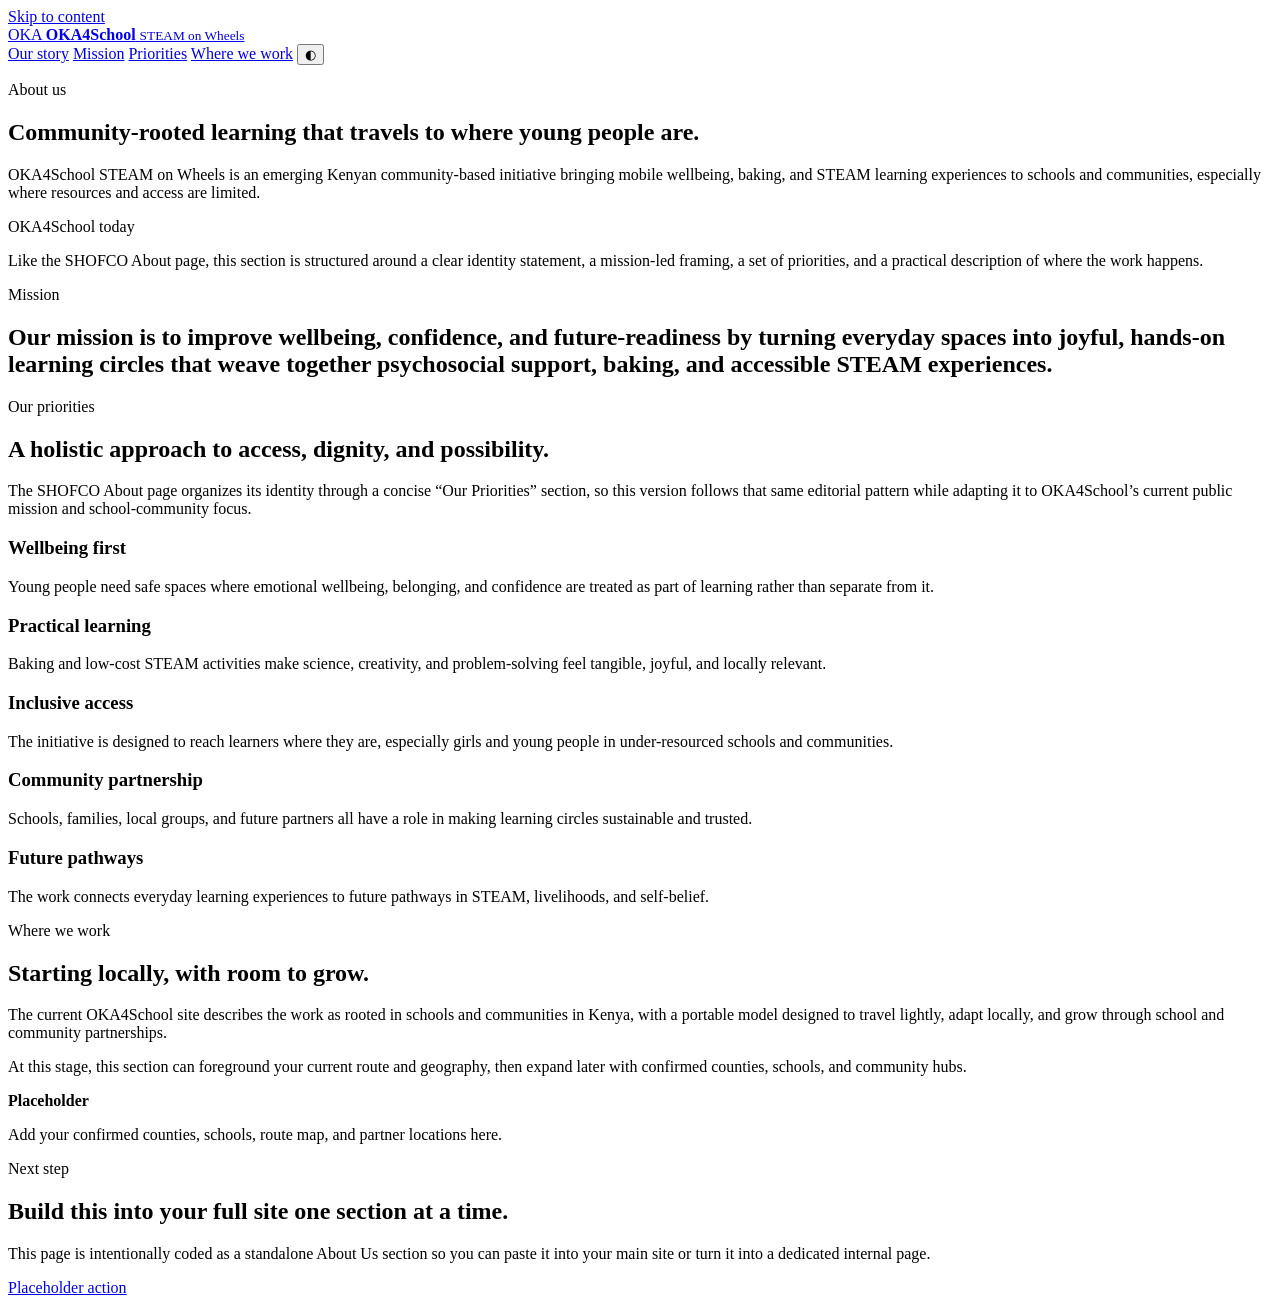
==== about-us.html @ 23937806 "Add files via upload" ====
<!DOCTYPE html>
<html lang="en" data-theme="light">
<head>
  <meta charset="UTF-8" />
  <meta name="viewport" content="width=device-width, initial-scale=1.0" />
  <title>About Us | OKA4School STEAM on Wheels</title>
  <meta name="description" content="About OKA4School STEAM on Wheels — a community-based initiative bringing mobile wellbeing, baking, and STEAM learning to schools and communities." />
  <link rel="preconnect" href="https://api.fontshare.com" />
  <link rel="preconnect" href="https://fonts.googleapis.com" />
  <link rel="preconnect" href="https://fonts.gstatic.com" crossorigin />
  <link href="https://api.fontshare.com/v2/css?f[]=satoshi@400,500,700&f[]=boska@400,500,700&display=swap" rel="stylesheet" />
  <link rel="stylesheet" href="./assets/about.css" />
</head>
<body>
  <a class="skip-link" href="#main">Skip to content</a>

  <header class="site-header">
    <div class="container header-inner">
      <a href="#" class="brand" aria-label="OKA4School home">
        <span class="brand-mark">OKA</span>
        <span class="brand-text">
          <strong>OKA4School</strong>
          <small>STEAM on Wheels</small>
        </span>
      </a>
      <nav class="site-nav" aria-label="Primary navigation">
        <a href="#story">Our story</a>
        <a href="#mission">Mission</a>
        <a href="#priorities">Priorities</a>
        <a href="#where-we-work">Where we work</a>
        <button class="theme-toggle" type="button" data-theme-toggle aria-label="Switch to dark mode">◐</button>
      </nav>
    </div>
  </header>

  <main id="main">
    <section class="hero section" id="story">
      <div class="container hero-layout">
        <div class="hero-copy">
          <p class="eyebrow">About us</p>
          <h1>Community-rooted learning that travels to where young people are.</h1>
          <p class="hero-lead">OKA4School STEAM on Wheels is an emerging Kenyan community-based initiative bringing mobile wellbeing, baking, and STEAM learning experiences to schools and communities, especially where resources and access are limited.</p>
        </div>
        <aside class="hero-panel">
          <p class="mini-title">OKA4School today</p>
          <p>Like the SHOFCO About page, this section is structured around a clear identity statement, a mission-led framing, a set of priorities, and a practical description of where the work happens.</p>
        </aside>
      </div>
    </section>

    <section class="section section-soft" id="mission">
      <div class="container statement-block">
        <p class="eyebrow">Mission</p>
        <h2>Our mission is to improve wellbeing, confidence, and future-readiness by turning everyday spaces into joyful, hands-on learning circles that weave together psychosocial support, baking, and accessible STEAM experiences.</h2>
      </div>
    </section>

    <section class="section" id="priorities">
      <div class="container priorities-layout">
        <div class="section-intro">
          <p class="eyebrow">Our priorities</p>
          <h2>A holistic approach to access, dignity, and possibility.</h2>
          <p>The SHOFCO About page organizes its identity through a concise “Our Priorities” section, so this version follows that same editorial pattern while adapting it to OKA4School’s current public mission and school-community focus.</p>
        </div>
        <div class="priority-list">
          <article class="priority-item">
            <h3>Wellbeing first</h3>
            <p>Young people need safe spaces where emotional wellbeing, belonging, and confidence are treated as part of learning rather than separate from it.</p>
          </article>
          <article class="priority-item">
            <h3>Practical learning</h3>
            <p>Baking and low-cost STEAM activities make science, creativity, and problem-solving feel tangible, joyful, and locally relevant.</p>
          </article>
          <article class="priority-item">
            <h3>Inclusive access</h3>
            <p>The initiative is designed to reach learners where they are, especially girls and young people in under-resourced schools and communities.</p>
          </article>
          <article class="priority-item">
            <h3>Community partnership</h3>
            <p>Schools, families, local groups, and future partners all have a role in making learning circles sustainable and trusted.</p>
          </article>
          <article class="priority-item">
            <h3>Future pathways</h3>
            <p>The work connects everyday learning experiences to future pathways in STEAM, livelihoods, and self-belief.</p>
          </article>
        </div>
      </div>
    </section>

    <section class="section section-soft" id="where-we-work">
      <div class="container work-layout">
        <div>
          <p class="eyebrow">Where we work</p>
          <h2>Starting locally, with room to grow.</h2>
        </div>
        <div class="rich-copy">
          <p>The current OKA4School site describes the work as rooted in schools and communities in Kenya, with a portable model designed to travel lightly, adapt locally, and grow through school and community partnerships.</p>
          <p>At this stage, this section can foreground your current route and geography, then expand later with confirmed counties, schools, and community hubs.</p>
          <div class="placeholder-card">
            <strong>Placeholder</strong>
            <p>Add your confirmed counties, schools, route map, and partner locations here.</p>
          </div>
        </div>
      </div>
    </section>

    <section class="section values-band">
      <div class="container cta-panel">
        <div>
          <p class="eyebrow">Next step</p>
          <h2>Build this into your full site one section at a time.</h2>
          <p>This page is intentionally coded as a standalone About Us section so you can paste it into your main site or turn it into a dedicated internal page.</p>
        </div>
        <a class="cta-link" href="#">Placeholder action</a>
      </div>
    </section>
  </main>

  <script src="./assets/about.js" defer></script>
</body>
</html>
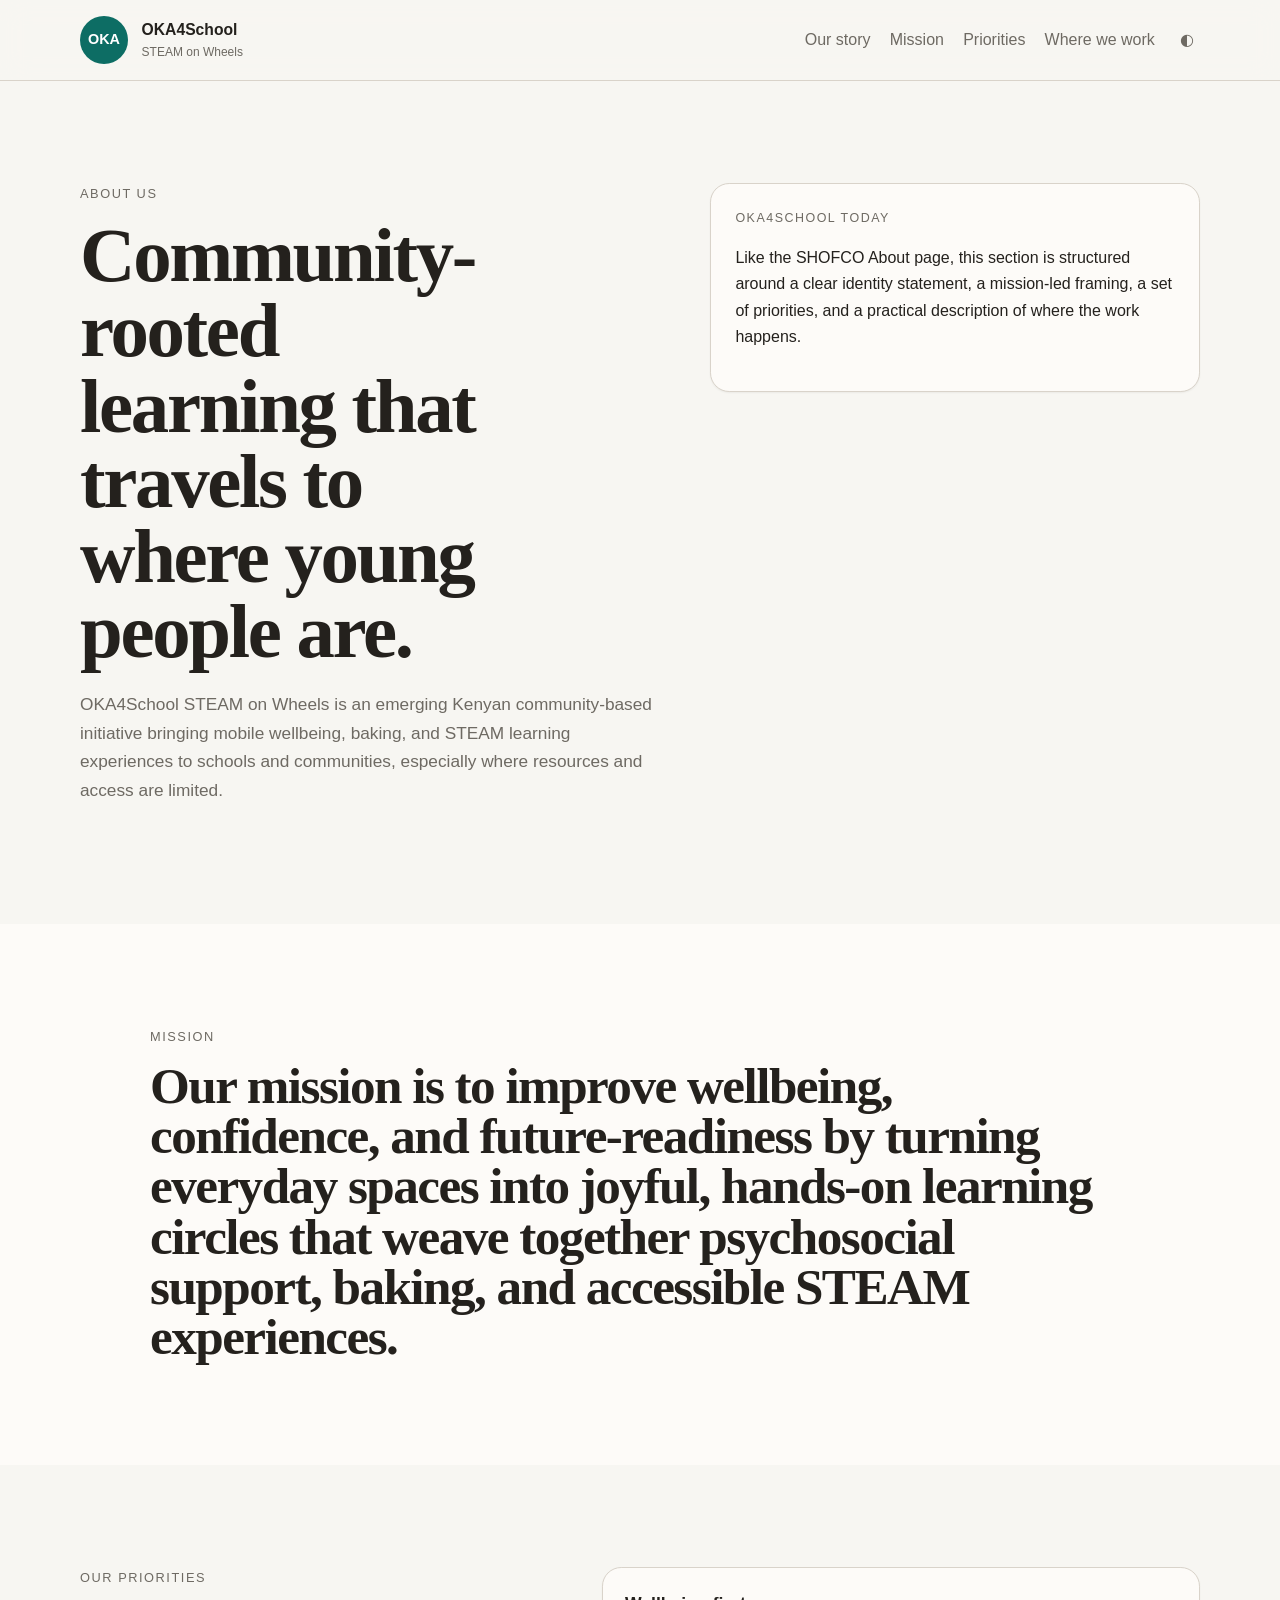
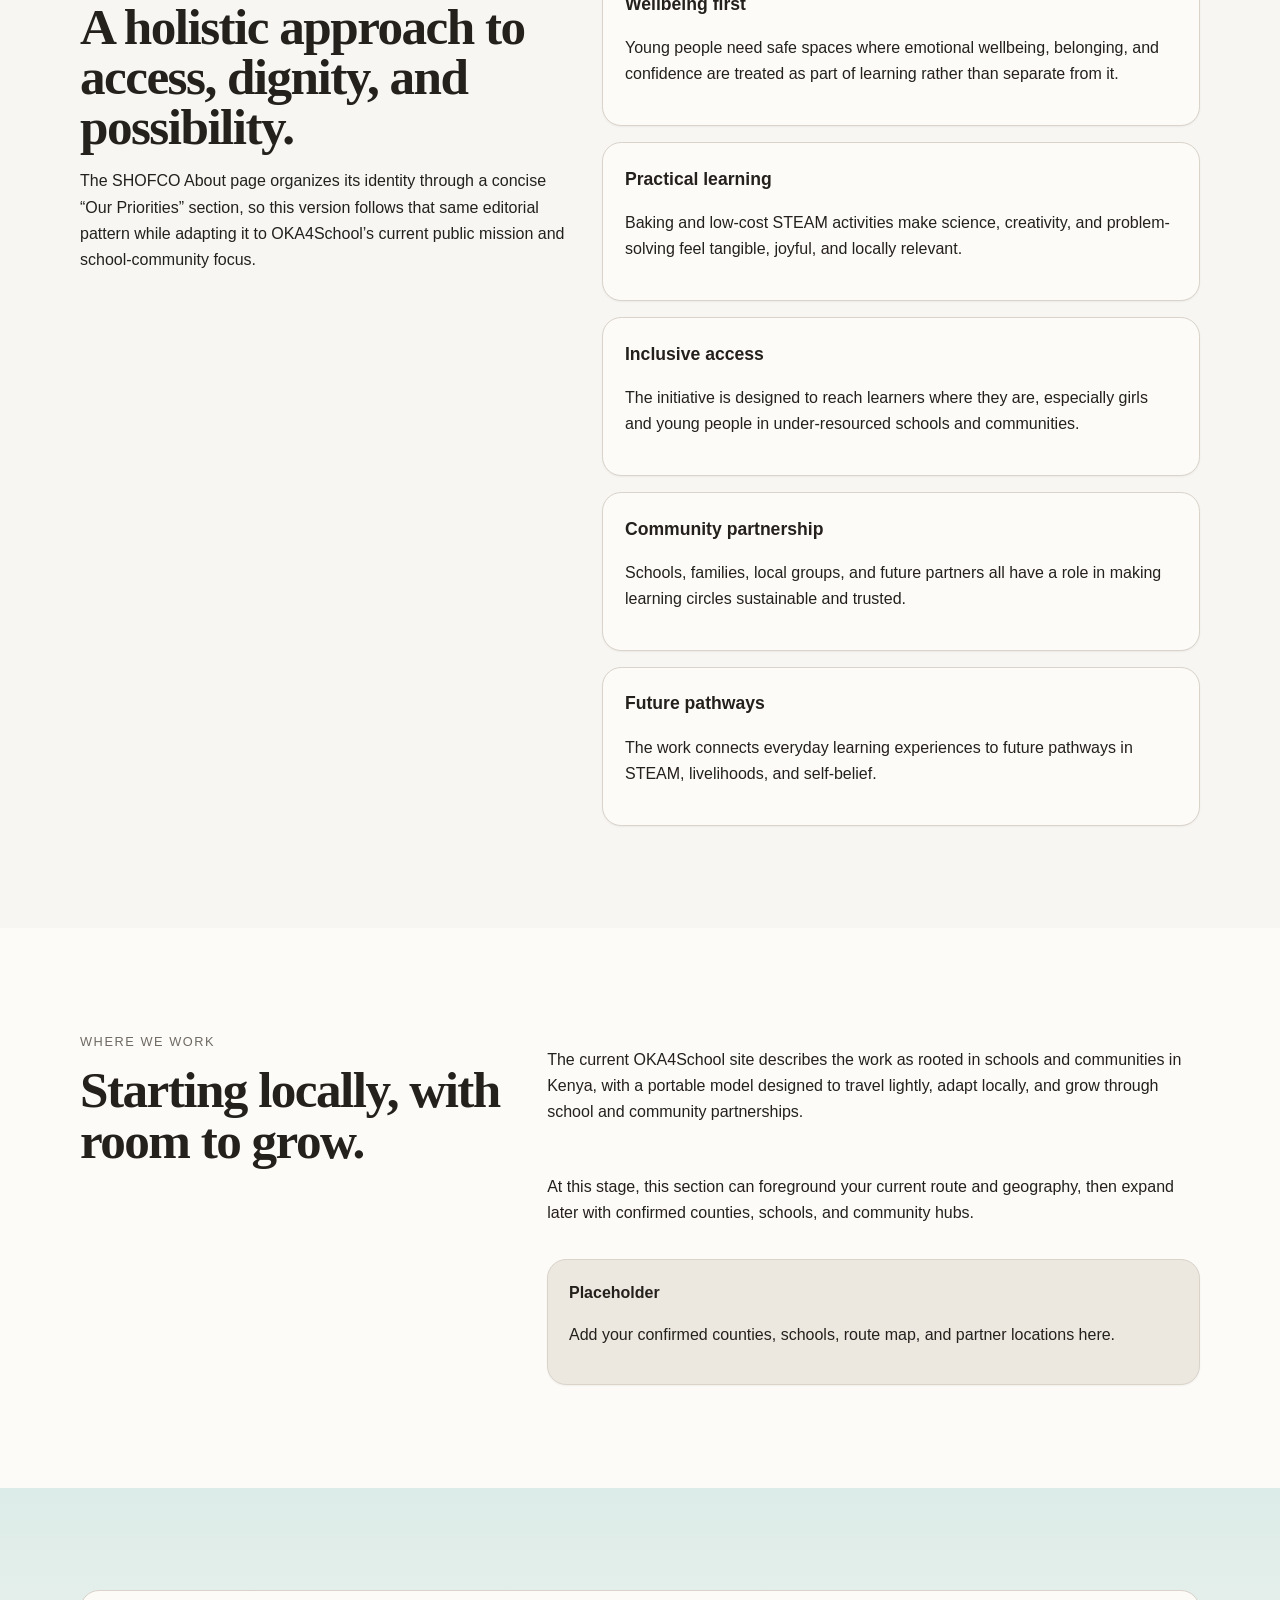
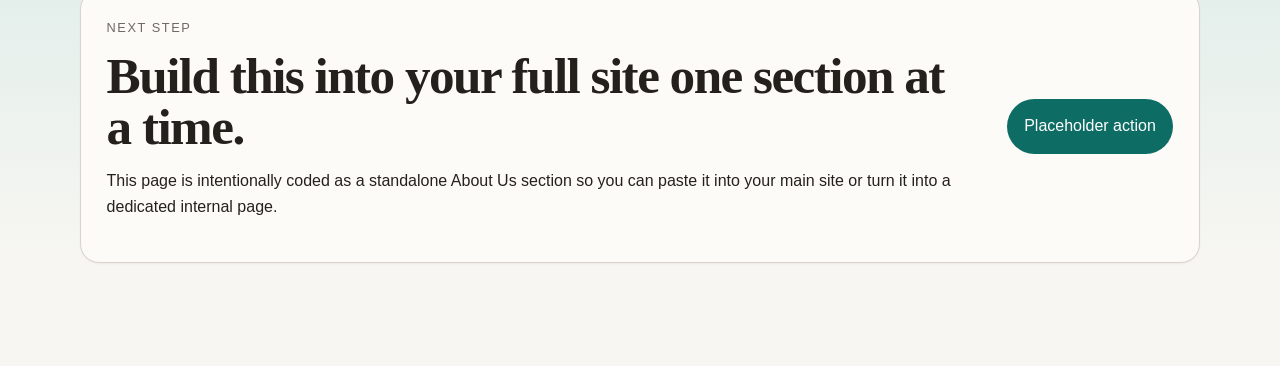
==== commit 2d36323b: "Update about-us.html" ====
--- a/about-us.html
+++ b/about-us.html
@@ -9,7 +9,7 @@
   <link rel="preconnect" href="https://fonts.googleapis.com" />
   <link rel="preconnect" href="https://fonts.gstatic.com" crossorigin />
   <link href="https://api.fontshare.com/v2/css?f[]=satoshi@400,500,700&f[]=boska@400,500,700&display=swap" rel="stylesheet" />
-  <link rel="stylesheet" href="./assets/about.css" />
+  <link rel="stylesheet" href="about.css" />
 </head>
 <body>
   <a class="skip-link" href="#main">Skip to content</a>
@@ -116,6 +116,6 @@
     </section>
   </main>
 
-  <script src="./assets/about.js" defer></script>
+  <script src="about.js" defer></script>
 </body>
 </html>
--- a/about.css
+++ b/about.css
@@ -0,0 +1,260 @@
+:root,
+[data-theme="light"] {
+  --color-bg: #f7f6f2;
+  --color-surface: #fdfbf8;
+  --color-surface-2: #ece8e0;
+  --color-text: #24211d;
+  --color-text-muted: #6e6a63;
+  --color-border: #d9d3ca;
+  --color-primary: #0d6d64;
+  --color-primary-hover: #09524c;
+  --color-highlight: #dcece8;
+  --shadow-sm: 0 1px 2px rgba(25, 18, 12, 0.05);
+  --shadow-md: 0 18px 40px rgba(25, 18, 12, 0.08);
+}
+
+[data-theme="dark"] {
+  --color-bg: #181614;
+  --color-surface: #211e1b;
+  --color-surface-2: #2a2724;
+  --color-text: #f2efe9;
+  --color-text-muted: #b7b1a8;
+  --color-border: #3e3934;
+  --color-primary: #67b3a9;
+  --color-primary-hover: #8ccbc2;
+  --color-highlight: #23302e;
+  --shadow-sm: 0 1px 2px rgba(0, 0, 0, 0.2);
+  --shadow-md: 0 18px 40px rgba(0, 0, 0, 0.35);
+}
+
+* { box-sizing: border-box; }
+html { scroll-behavior: smooth; }
+body {
+  margin: 0;
+  font-family: 'Satoshi', Arial, sans-serif;
+  background: var(--color-bg);
+  color: var(--color-text);
+  line-height: 1.65;
+}
+a { color: inherit; text-decoration: none; }
+button { font: inherit; }
+
+.skip-link {
+  position: absolute;
+  left: -9999px;
+}
+.skip-link:focus {
+  left: 1rem;
+  top: 1rem;
+  z-index: 100;
+  background: var(--color-text);
+  color: var(--color-bg);
+  padding: 0.75rem 1rem;
+}
+
+.container {
+  width: min(1120px, calc(100% - 2rem));
+  margin-inline: auto;
+}
+.section {
+  padding: clamp(4rem, 8vw, 7rem) 0;
+}
+.section-soft {
+  background: var(--color-surface);
+}
+.eyebrow {
+  margin: 0 0 0.85rem;
+  text-transform: uppercase;
+  letter-spacing: 0.12em;
+  font-size: 0.8rem;
+  color: var(--color-text-muted);
+}
+
+.site-header {
+  position: sticky;
+  top: 0;
+  z-index: 10;
+  background: color-mix(in srgb, var(--color-bg) 88%, transparent);
+  backdrop-filter: blur(14px);
+  border-bottom: 1px solid var(--color-border);
+}
+.header-inner {
+  min-height: 5rem;
+  display: flex;
+  align-items: center;
+  justify-content: space-between;
+  gap: 1rem;
+}
+.brand {
+  display: inline-flex;
+  align-items: center;
+  gap: 0.85rem;
+}
+.brand-mark {
+  display: inline-grid;
+  place-items: center;
+  width: 3rem;
+  height: 3rem;
+  border-radius: 999px;
+  background: var(--color-primary);
+  color: white;
+  font-weight: 700;
+  font-size: 0.9rem;
+}
+.brand-text {
+  display: grid;
+}
+.brand-text strong {
+  font-size: 0.98rem;
+}
+.brand-text small {
+  color: var(--color-text-muted);
+  font-size: 0.75rem;
+}
+.site-nav {
+  display: flex;
+  align-items: center;
+  gap: 1.2rem;
+  color: var(--color-text-muted);
+}
+.site-nav a:hover,
+.theme-toggle:hover {
+  color: var(--color-text);
+}
+.theme-toggle {
+  border: none;
+  background: transparent;
+  color: inherit;
+}
+
+.hero-layout,
+.priorities-layout,
+.work-layout,
+.cta-panel {
+  display: grid;
+  gap: 2rem;
+}
+.hero-layout {
+  grid-template-columns: 1.1fr 0.9fr;
+  align-items: start;
+}
+.hero-copy h1,
+.statement-block h2,
+.section-intro h2,
+.work-layout h2,
+.cta-panel h2 {
+  font-family: 'Boska', Georgia, serif;
+  line-height: 0.98;
+  letter-spacing: -0.03em;
+  margin: 0;
+}
+.hero-copy h1 {
+  font-size: clamp(3rem, 6vw, 5.4rem);
+  max-width: 11ch;
+}
+.hero-lead {
+  margin-top: 1.3rem;
+  max-width: 60ch;
+  color: var(--color-text-muted);
+  font-size: 1.08rem;
+}
+.hero-panel,
+.priority-item,
+.placeholder-card,
+.cta-panel {
+  background: var(--color-surface);
+  border: 1px solid var(--color-border);
+  border-radius: 1.2rem;
+  box-shadow: var(--shadow-sm);
+}
+.hero-panel {
+  padding: 1.5rem;
+}
+.mini-title {
+  margin: 0 0 0.75rem;
+  text-transform: uppercase;
+  letter-spacing: 0.12em;
+  color: var(--color-text-muted);
+  font-size: 0.78rem;
+}
+.statement-block {
+  max-width: 980px;
+}
+.statement-block h2 {
+  font-size: clamp(2rem, 4vw, 3.7rem);
+}
+.priorities-layout {
+  grid-template-columns: 0.9fr 1.1fr;
+  align-items: start;
+}
+.section-intro h2,
+.work-layout h2,
+.cta-panel h2 {
+  font-size: clamp(2rem, 4.2vw, 3.2rem);
+  margin-bottom: 1rem;
+}
+.priority-list {
+  display: grid;
+  gap: 1rem;
+}
+.priority-item {
+  padding: 1.35rem 1.4rem;
+}
+.priority-item h3 {
+  margin-top: 0;
+  margin-bottom: 0.45rem;
+  font-size: 1.1rem;
+}
+.work-layout {
+  grid-template-columns: 0.8fr 1.2fr;
+}
+.rich-copy {
+  display: grid;
+  gap: 1rem;
+}
+.placeholder-card {
+  padding: 1.25rem 1.3rem;
+  background: var(--color-surface-2);
+}
+.values-band {
+  background: linear-gradient(180deg, var(--color-highlight), transparent 78%);
+}
+.cta-panel {
+  grid-template-columns: 1.2fr auto;
+  align-items: center;
+  padding: 1.6rem;
+}
+.cta-link {
+  display: inline-flex;
+  align-items: center;
+  justify-content: center;
+  min-height: 44px;
+  padding: 0.9rem 1.1rem;
+  border-radius: 999px;
+  background: var(--color-primary);
+  color: white;
+}
+.cta-link:hover {
+  background: var(--color-primary-hover);
+}
+
+@media (max-width: 900px) {
+  .hero-layout,
+  .priorities-layout,
+  .work-layout,
+  .cta-panel {
+    grid-template-columns: 1fr;
+  }
+}
+
+@media (max-width: 760px) {
+  .site-nav {
+    gap: 0.8rem;
+    flex-wrap: wrap;
+    justify-content: flex-end;
+    font-size: 0.92rem;
+  }
+  .hero-copy h1 {
+    max-width: 12ch;
+  }
+}
